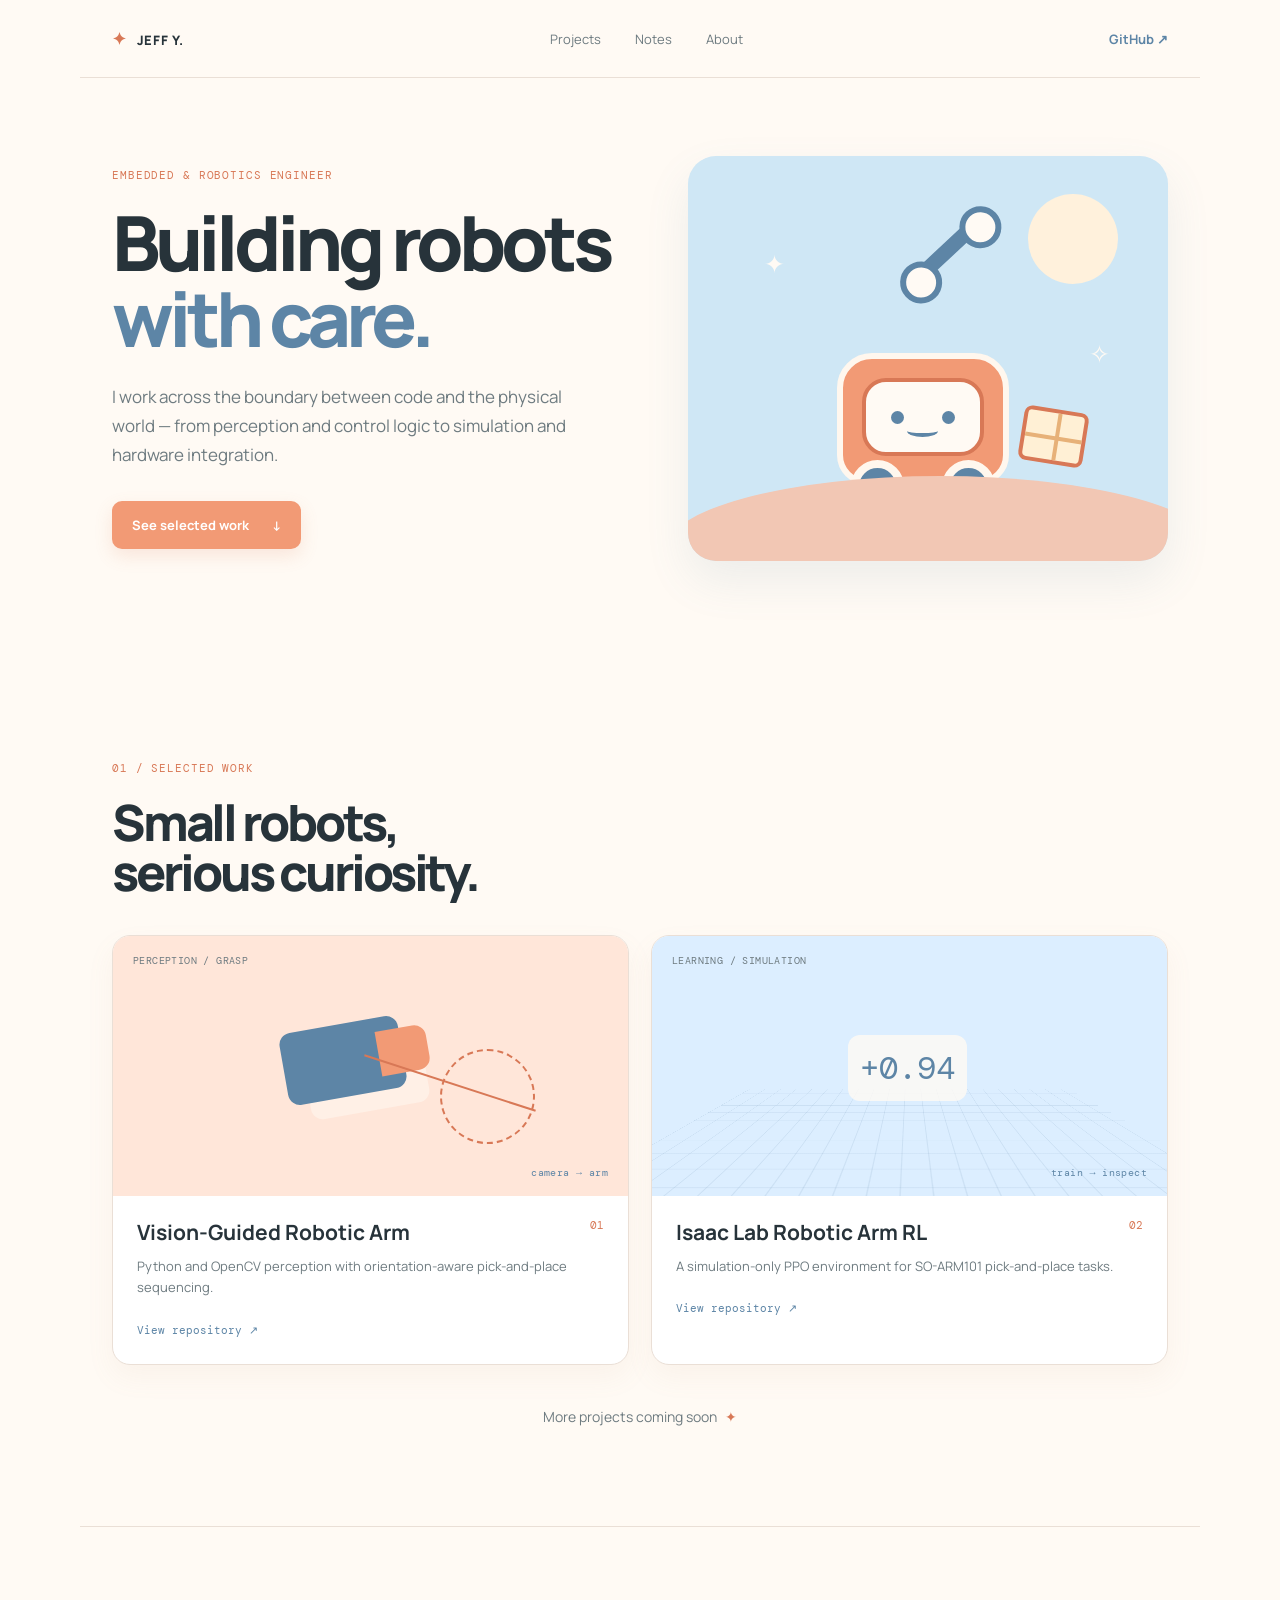
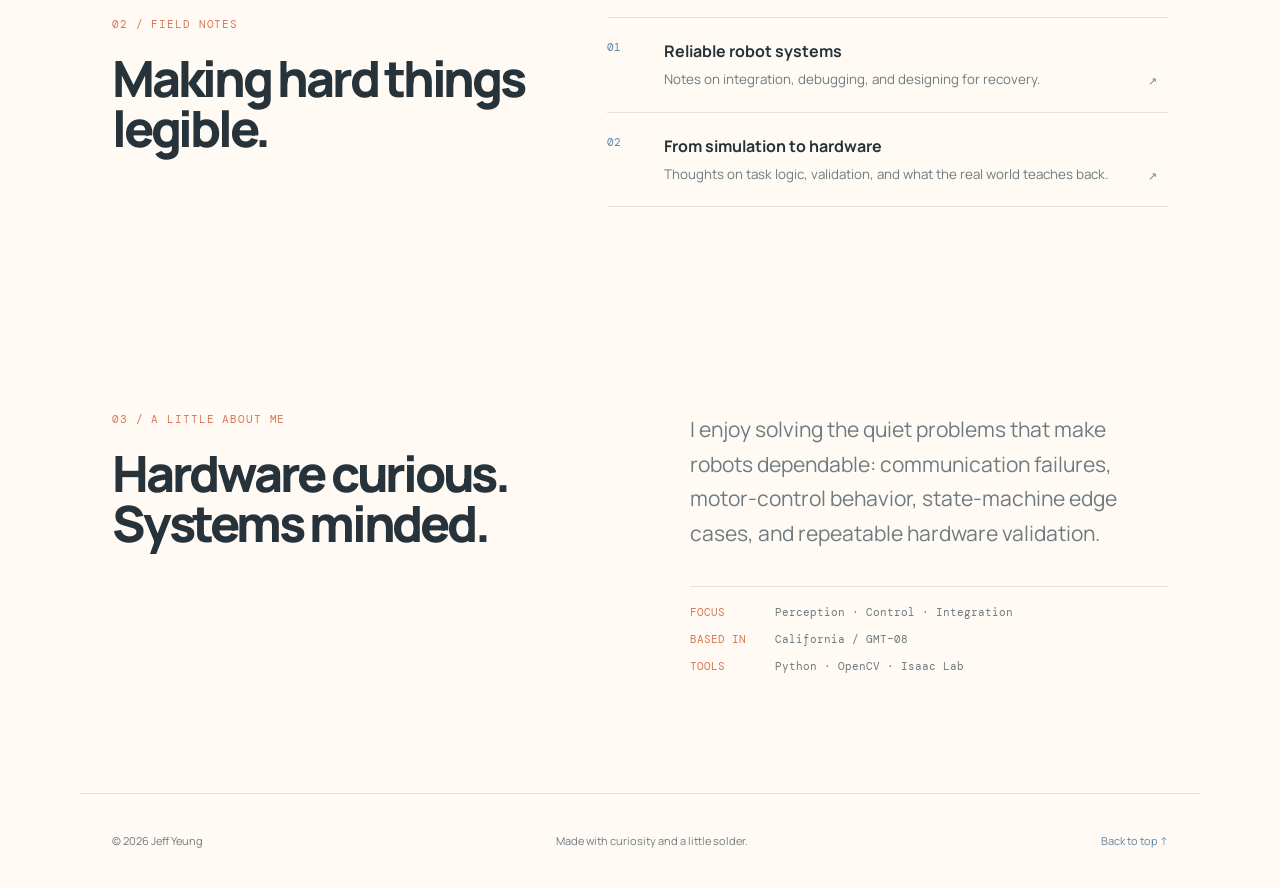
==== index.html @ b4ebb4b6 "Redesign portfolio for GitHub Pages" ====
<!doctype html>
<html lang="en">
<head>
  <meta charset="utf-8"><meta name="viewport" content="width=device-width, initial-scale=1">
  <title>Jeff Yeung — Embedded & Robotics Engineer</title>
  <meta name="description" content="Jeff Yeung builds dependable robot systems from perception and control logic through simulation.">
  <link rel="preconnect" href="https://fonts.googleapis.com"><link rel="preconnect" href="https://fonts.gstatic.com" crossorigin>
  <link href="https://fonts.googleapis.com/css2?family=DM+Mono:wght@400;500&family=Manrope:wght@400;600;700;800&display=swap" rel="stylesheet"><link rel="stylesheet" href="style.css">
</head>
<body>
  <header class="nav"><a class="brand" href="#top"><span>✦</span> JEFF Y.</a><nav><a href="#projects">Projects</a><a href="#notes">Notes</a><a href="#about">About</a></nav><a class="nav-cta" href="https://github.com/Jeffaaay">GitHub ↗</a></header>
  <main id="top">
    <section class="hero wrap"><div class="hero-copy"><p class="eyebrow">EMBEDDED & ROBOTICS ENGINEER</p><h1>Building robots<br><em>with care.</em></h1><p class="intro">I work across the boundary between code and the physical world — from perception and control logic to simulation and hardware integration.</p><a class="button" href="#projects">See selected work <span>↓</span></a></div><div class="hero-art" aria-label="A friendly robot illustration"><div class="sun"></div><div class="spark s1">✦</div><div class="spark s2">✧</div><div class="robot-arm"><i></i><b></b><strong></strong></div><div class="robot"><div class="face"><span></span><span></span><small></small></div><div class="wheel w1"></div><div class="wheel w2"></div></div><div class="package"><span></span><b></b></div><div class="ground"></div></div></section>
    <section id="projects" class="section wrap"><div class="section-title"><p class="eyebrow">01 / SELECTED WORK</p><h2>Small robots,<br>serious curiosity.</h2></div><div class="projects"><a class="card vision" href="https://github.com/Jeffaaay/STM32-Vision-Guided-Robotic-Arm-"><div class="card-visual"><span class="label">PERCEPTION / GRASP</span><div class="camera"></div><div class="target"></div><div class="beam"></div><span class="visual-note">camera → arm</span></div><div class="card-body"><span class="number">01</span><h3>Vision-Guided Robotic Arm</h3><p>Python and OpenCV perception with orientation-aware pick-and-place sequencing.</p><span class="link">View repository ↗</span></div></a><a class="card rl" href="https://github.com/Jeffaaay/isaac-lab-robotic-arm-rl"><div class="card-visual"><span class="label">LEARNING / SIMULATION</span><div class="sim-grid"></div><div class="reward">+0.94</div><span class="visual-note">train → inspect</span></div><div class="card-body"><span class="number">02</span><h3>Isaac Lab Robotic Arm RL</h3><p>A simulation-only PPO environment for SO-ARM101 pick-and-place tasks.</p><span class="link">View repository ↗</span></div></a></div><p class="coming">More projects coming soon <span>✦</span></p></section>
    <section id="notes" class="notes section wrap"><div class="section-title"><p class="eyebrow">02 / FIELD NOTES</p><h2>Making hard things<br>legible.</h2></div><div class="note-list"><a href="https://github.com/Jeffaaay"><span>01</span><b>Reliable robot systems</b><small>Notes on integration, debugging, and designing for recovery.</small><i>↗</i></a><a href="https://github.com/Jeffaaay"><span>02</span><b>From simulation to hardware</b><small>Thoughts on task logic, validation, and what the real world teaches back.</small><i>↗</i></a></div></section>
    <section id="about" class="about wrap"><div><p class="eyebrow">03 / A LITTLE ABOUT ME</p><h2>Hardware curious.<br>Systems minded.</h2></div><div><p>I enjoy solving the quiet problems that make robots dependable: communication failures, motor-control behavior, state-machine edge cases, and repeatable hardware validation.</p><div class="facts"><span><b>FOCUS</b>Perception · Control · Integration</span><span><b>BASED IN</b>California / GMT−08</span><span><b>TOOLS</b>Python · OpenCV · Isaac Lab</span></div></div></section>
  </main><footer class="footer wrap"><span>© 2026 Jeff Yeung</span><span>Made with curiosity and a little solder.</span><a href="#top">Back to top ↑</a></footer>
</body></html>
---- style.css ----
:root{--cream:#fffaf4;--ink:#27333a;--muted:#6e7b80;--peach:#f29a75;--peach-dark:#d87856;--blue:#cfe7f5;--blue-dark:#5d85a6;--line:#eadfd6;--white:#fff}*{box-sizing:border-box}html{scroll-behavior:smooth}body{margin:0;background:var(--cream);color:var(--ink);font-family:Manrope,sans-serif}a{color:inherit;text-decoration:none}.wrap{max-width:1120px;margin:auto;padding-left:32px;padding-right:32px}.nav{height:78px;max-width:1120px;margin:auto;padding:0 32px;display:flex;align-items:center;justify-content:space-between;border-bottom:1px solid var(--line);font-size:13px}.brand{font-weight:800;letter-spacing:.06em}.brand span{color:var(--peach-dark);font-size:17px;margin-right:6px}.nav nav{display:flex;gap:34px;color:var(--muted)}.nav nav a:hover,.nav-cta:hover{color:var(--peach-dark)}.nav-cta{color:var(--blue-dark);font-weight:700}.hero{display:grid;grid-template-columns:1fr .95fr;align-items:center;gap:70px;padding-top:78px;padding-bottom:110px}.eyebrow{font:11px 'DM Mono',monospace;letter-spacing:.08em;color:var(--peach-dark);margin:0 0 22px}.hero h1,h2{font-size:clamp(48px,6vw,76px);line-height:1;letter-spacing:-.065em;margin:0;font-weight:800}.hero h1 em{font-style:normal;color:var(--blue-dark)}.intro{max-width:490px;font-size:17px;line-height:1.7;color:var(--muted);margin:27px 0 31px}.button{display:inline-block;background:var(--peach);color:#fff;padding:15px 20px;border-radius:10px;font-size:13px;font-weight:700;box-shadow:0 7px 18px #d8785628}.button:hover{background:var(--peach-dark);transform:translateY(-2px)}.button span{margin-left:20px}.hero-art{height:405px;position:relative;overflow:hidden;background:var(--blue);border-radius:28px;box-shadow:0 20px 45px #5d85a61c}.sun{position:absolute;right:50px;top:38px;width:90px;height:90px;border-radius:50%;background:#fff1dc}.ground{position:absolute;bottom:-65px;left:-5%;width:115%;height:150px;background:#f2c7b4;border-radius:50%}.robot{position:absolute;left:31%;bottom:76px;width:172px;height:132px;background:var(--peach);border-radius:35px 35px 30px 30px;border:6px solid #fff7ee}.face{position:absolute;left:19px;right:19px;top:19px;height:78px;background:#fffaf4;border-radius:24px;border:4px solid var(--peach-dark);display:flex;justify-content:center;align-items:center;gap:38px}.face span{width:13px;height:13px;border-radius:50%;background:var(--blue-dark)}.face small{position:absolute;bottom:15px;width:31px;height:12px;border-bottom:4px solid var(--blue-dark);border-radius:50%}.wheel{position:absolute;bottom:-34px;width:53px;height:53px;background:var(--blue-dark);border:8px solid #fff7ee;border-radius:50%}.w1{left:8px}.w2{right:8px}.robot-arm{position:absolute;z-index:2;left:47%;top:119px;width:95px;height:15px;background:var(--blue-dark);border-radius:8px;transform:rotate(-43deg);transform-origin:left center}.robot-arm:before,.robot-arm:after{content:'';position:absolute;width:30px;height:30px;border-radius:50%;background:#fffaf4;border:6px solid var(--blue-dark);top:-8px}.robot-arm:before{left:-15px}.robot-arm:after{right:-13px}.package{position:absolute;right:17%;bottom:97px;width:65px;height:55px;background:#fff0d5;border:4px solid var(--peach-dark);border-radius:8px;z-index:1;transform:rotate(9deg)}.package span,.package b{position:absolute;background:#e7b178}.package span{width:4px;height:100%;left:30px}.package b{height:4px;width:100%;top:23px}.spark{position:absolute;color:#fffaf4;font-size:25px}.s1{top:90px;left:16%}.s2{right:12%;top:180px}.section{padding-top:90px;padding-bottom:100px}.section-title{margin-bottom:38px}.section h2,.about h2{font-size:50px}.projects{display:grid;grid-template-columns:1fr 1fr;gap:22px}.card{background:var(--white);border:1px solid var(--line);border-radius:18px;overflow:hidden;box-shadow:0 12px 28px #b5876b12;transition:transform .2s,box-shadow .2s}.card:hover{transform:translateY(-5px);box-shadow:0 18px 34px #b5876b20}.card-visual{height:260px;position:relative;overflow:hidden}.vision .card-visual{background:#ffe6d9}.rl .card-visual{background:#dceeff}.label,.visual-note{position:absolute;font:10px 'DM Mono',monospace;letter-spacing:.04em;color:var(--muted)}.label{top:18px;left:20px}.visual-note{right:20px;bottom:17px;color:var(--blue-dark)}.camera{position:absolute;left:33%;top:34%;width:120px;height:73px;background:var(--blue-dark);border-radius:12px;transform:rotate(-10deg);box-shadow:20px 18px 0 #fffaf477}.camera:after{content:'';position:absolute;right:-26px;top:14px;width:50px;height:45px;background:var(--peach);border-radius:0 12px 12px 0}.target{position:absolute;right:18%;bottom:20%;width:95px;height:95px;border:2px dashed var(--peach-dark);border-radius:50%}.beam{position:absolute;left:48%;top:56%;width:180px;border-top:2px solid var(--peach-dark);transform:rotate(18deg)}.sim-grid{position:absolute;inset:0;background-image:linear-gradient(#5d85a622 1px,transparent 1px),linear-gradient(90deg,#5d85a622 1px,transparent 1px);background-size:25px 25px;transform:perspective(220px) rotateX(48deg) scale(1.35);transform-origin:center bottom}.reward{position:absolute;top:38%;left:38%;font:32px 'DM Mono',monospace;color:var(--blue-dark);background:#fffaf4cc;padding:12px;border-radius:12px}.card-body{padding:22px 24px 25px;position:relative}.number{float:right;font:11px 'DM Mono',monospace;color:var(--peach-dark)}.card h3{font-size:21px;margin:0 0 10px}.card p{font-size:13px;color:var(--muted);line-height:1.65;margin:0 0 18px}.link{font:11px 'DM Mono',monospace;color:var(--blue-dark)}.coming{text-align:center;color:var(--muted);font-size:14px;margin:42px 0 0}.coming span{color:var(--peach-dark);margin-left:5px}.notes{border-top:1px solid var(--line);display:grid;grid-template-columns:.85fr 1.15fr;gap:80px}.notes .section-title{margin:0}.note-list{border-top:1px solid var(--line)}.note-list a{display:grid;grid-template-columns:45px 1fr 20px;gap:12px;padding:22px 0;border-bottom:1px solid var(--line);align-items:start}.note-list a:hover b,.note-list a:hover i{color:var(--peach-dark)}.note-list span,.note-list i{font:11px 'DM Mono',monospace;color:var(--blue-dark);font-style:normal}.note-list b{font-size:16px}.note-list small{grid-column:2;color:var(--muted);line-height:1.55;margin-top:-5px}.about{display:grid;grid-template-columns:1fr 1fr;gap:100px;padding-top:105px;padding-bottom:120px}.about>div:nth-child(2)>p{font-size:21px;line-height:1.65;color:var(--muted);margin:0 0 35px}.facts{border-top:1px solid var(--line);padding-top:18px;display:grid;gap:13px;font:11px 'DM Mono',monospace;color:var(--muted)}.facts span{display:grid;grid-template-columns:85px 1fr}.facts b{color:var(--peach-dark);font-weight:400}.footer{height:95px;border-top:1px solid var(--line);display:flex;align-items:center;justify-content:space-between;color:var(--muted);font-size:11px}.footer a{color:var(--blue-dark)}@media(max-width:760px){.wrap,.nav{padding-left:20px;padding-right:20px}.nav nav{display:none}.hero{display:block;padding-top:65px}.hero-art{height:340px;margin-top:58px}.projects,.notes,.about{grid-template-columns:1fr;gap:45px}.section h2,.about h2{font-size:42px}.notes{display:block}.notes .note-list{margin-top:38px}.about{padding-top:80px}.footer{height:auto;padding-top:24px;padding-bottom:24px;gap:15px;flex-wrap:wrap}.footer span:nth-child(2){display:none}}
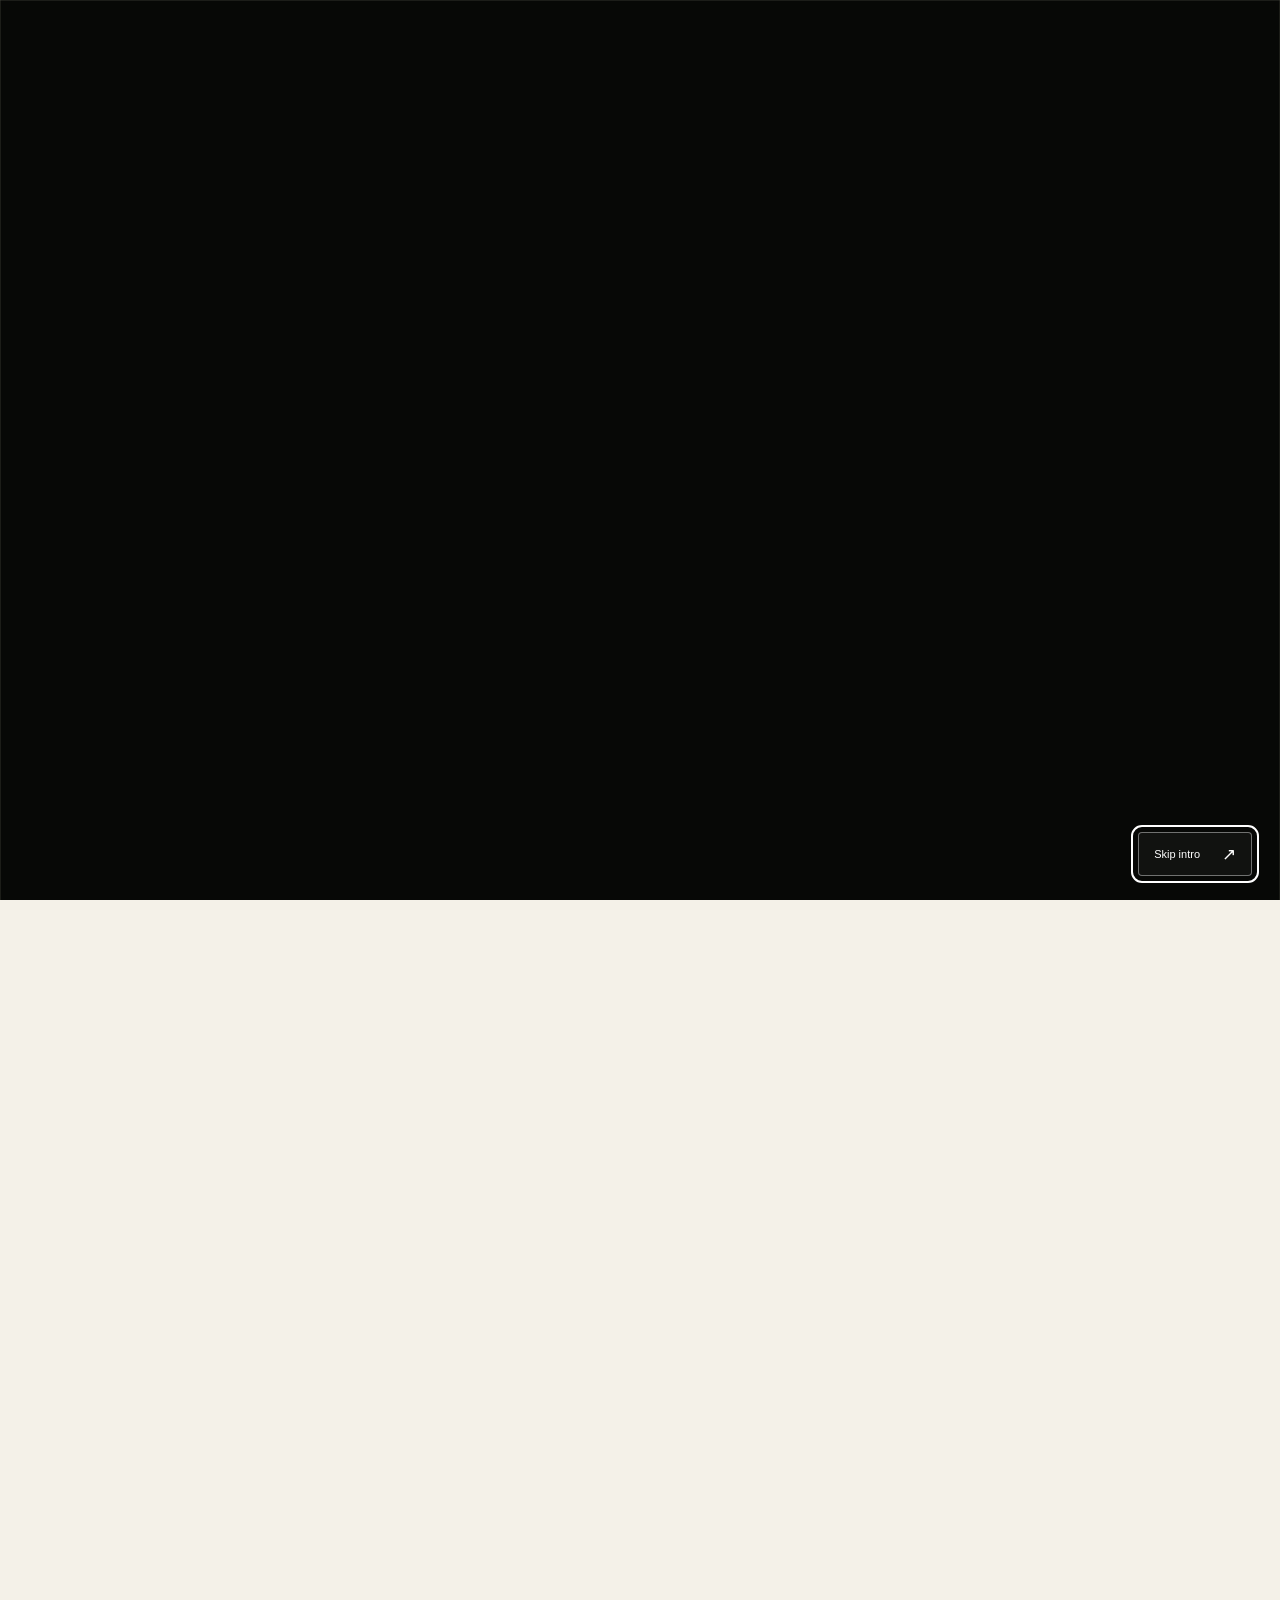
==== commit 0105be4b: "Publish interactive portfolio" ====
--- a/index.html
+++ b/index.html
@@ -1,18 +1,15 @@
 <!doctype html>
 <html lang="en">
-<head>
-  <meta charset="utf-8"><meta name="viewport" content="width=device-width, initial-scale=1">
-  <title>Jeff Yeung — Embedded & Robotics Engineer</title>
-  <meta name="description" content="Jeff Yeung builds dependable robot systems from perception and control logic through simulation.">
-  <link rel="preconnect" href="https://fonts.googleapis.com"><link rel="preconnect" href="https://fonts.gstatic.com" crossorigin>
-  <link href="https://fonts.googleapis.com/css2?family=DM+Mono:wght@400;500&family=Manrope:wght@400;600;700;800&display=swap" rel="stylesheet"><link rel="stylesheet" href="style.css">
-</head>
-<body>
-  <header class="nav"><a class="brand" href="#top"><span>✦</span> JEFF Y.</a><nav><a href="#projects">Projects</a><a href="#notes">Notes</a><a href="#about">About</a></nav><a class="nav-cta" href="https://github.com/Jeffaaay">GitHub ↗</a></header>
-  <main id="top">
-    <section class="hero wrap"><div class="hero-copy"><p class="eyebrow">EMBEDDED & ROBOTICS ENGINEER</p><h1>Building robots<br><em>with care.</em></h1><p class="intro">I work across the boundary between code and the physical world — from perception and control logic to simulation and hardware integration.</p><a class="button" href="#projects">See selected work <span>↓</span></a></div><div class="hero-art" aria-label="A friendly robot illustration"><div class="sun"></div><div class="spark s1">✦</div><div class="spark s2">✧</div><div class="robot-arm"><i></i><b></b><strong></strong></div><div class="robot"><div class="face"><span></span><span></span><small></small></div><div class="wheel w1"></div><div class="wheel w2"></div></div><div class="package"><span></span><b></b></div><div class="ground"></div></div></section>
-    <section id="projects" class="section wrap"><div class="section-title"><p class="eyebrow">01 / SELECTED WORK</p><h2>Small robots,<br>serious curiosity.</h2></div><div class="projects"><a class="card vision" href="https://github.com/Jeffaaay/STM32-Vision-Guided-Robotic-Arm-"><div class="card-visual"><span class="label">PERCEPTION / GRASP</span><div class="camera"></div><div class="target"></div><div class="beam"></div><span class="visual-note">camera → arm</span></div><div class="card-body"><span class="number">01</span><h3>Vision-Guided Robotic Arm</h3><p>Python and OpenCV perception with orientation-aware pick-and-place sequencing.</p><span class="link">View repository ↗</span></div></a><a class="card rl" href="https://github.com/Jeffaaay/isaac-lab-robotic-arm-rl"><div class="card-visual"><span class="label">LEARNING / SIMULATION</span><div class="sim-grid"></div><div class="reward">+0.94</div><span class="visual-note">train → inspect</span></div><div class="card-body"><span class="number">02</span><h3>Isaac Lab Robotic Arm RL</h3><p>A simulation-only PPO environment for SO-ARM101 pick-and-place tasks.</p><span class="link">View repository ↗</span></div></a></div><p class="coming">More projects coming soon <span>✦</span></p></section>
-    <section id="notes" class="notes section wrap"><div class="section-title"><p class="eyebrow">02 / FIELD NOTES</p><h2>Making hard things<br>legible.</h2></div><div class="note-list"><a href="https://github.com/Jeffaaay"><span>01</span><b>Reliable robot systems</b><small>Notes on integration, debugging, and designing for recovery.</small><i>↗</i></a><a href="https://github.com/Jeffaaay"><span>02</span><b>From simulation to hardware</b><small>Thoughts on task logic, validation, and what the real world teaches back.</small><i>↗</i></a></div></section>
-    <section id="about" class="about wrap"><div><p class="eyebrow">03 / A LITTLE ABOUT ME</p><h2>Hardware curious.<br>Systems minded.</h2></div><div><p>I enjoy solving the quiet problems that make robots dependable: communication failures, motor-control behavior, state-machine edge cases, and repeatable hardware validation.</p><div class="facts"><span><b>FOCUS</b>Perception · Control · Integration</span><span><b>BASED IN</b>California / GMT−08</span><span><b>TOOLS</b>Python · OpenCV · Isaac Lab</span></div></div></section>
-  </main><footer class="footer wrap"><span>© 2026 Jeff Yeung</span><span>Made with curiosity and a little solder.</span><a href="#top">Back to top ↑</a></footer>
-</body></html>
+  <head>
+    <meta charset="UTF-8" />
+    <meta name="viewport" content="width=device-width, initial-scale=1.0" />
+    <meta name="theme-color" content="#f4f2ed" />
+    <meta name="description" content="Robotics field notes. An interactive portfolio exploring autonomous robots, manipulation, and engineering experiments." />
+    <title>Robotics — Field Notes</title>
+    <script type="module" crossorigin src="/assets/index-7vSEjYtS.js"></script>
+    <link rel="stylesheet" crossorigin href="/assets/index-B-Tih98k.css">
+  </head>
+  <body>
+    <div id="root"></div>
+  </body>
+</html>
--- a/assets/index-B-Tih98k.css
+++ b/assets/index-B-Tih98k.css
@@ -0,0 +1 @@
+.portfolio-nav,.intro{--intro-paper:#111210;--intro-ink:#f3f0e7;--intro-rule:#45463f;color:var(--intro-ink);font-family:var(--portfolio-display-font,Georgia,"Times New Roman",serif)}.portfolio-nav *,.intro *,.intro *:before,.intro *:after{box-sizing:border-box}.portfolio-nav{position:relative;width:min(100% - 112px,790px);min-height:62px;margin:24px auto 0;padding:8px 10px;display:flex;align-items:center;justify-content:space-between;gap:26px;border:1px solid #4e5145;background:#1a1c17;box-shadow:0 5px 20px #0002}.portfolio-nav a{color:inherit;text-decoration:none}.portfolio-nav__home{display:inline-flex;align-items:center;justify-content:center;gap:9px;min-height:44px;min-width:44px;padding:0 9px;font-size:17px;white-space:nowrap}.portfolio-nav__home svg{width:18px;height:18px;stroke:currentColor;stroke-width:1.25;stroke-linejoin:round;flex-shrink:0}.portfolio-nav__links{display:flex;align-items:center;justify-content:center;gap:26px;font-size:17px;margin-inline:auto}.portfolio-nav__links a{display:inline-flex;align-items:center;justify-content:center;min-height:44px;min-width:44px;position:relative;white-space:nowrap}.portfolio-nav__links a:after{content:"";position:absolute;left:0;right:0;bottom:7px;height:1px;background:currentColor;transform:scaleX(0);transform-origin:left;transition:transform .18s}.portfolio-nav__links a:hover:after,.portfolio-nav__links a[aria-current=page]:after{transform:scaleX(1)}.portfolio-nav .portfolio-nav__contact{display:inline-flex;align-items:center;justify-content:center;gap:15px;min-height:44px;min-width:44px;padding:0 18px;border:1px solid #eeeade;background:#e8e8db;color:#191c16;font-size:16px;white-space:nowrap;transition:background-color .18s ease,color .18s ease}.portfolio-nav__contact span{font:15px Arial,Helvetica,sans-serif}.portfolio-nav .portfolio-nav__contact:hover{background:#fffdf3;color:#000}.portfolio-nav__home:hover{color:#fffdf3}.portfolio-nav a[aria-disabled=true]{opacity:.5;cursor:wait}.portfolio-nav a:focus-visible{outline:2px solid var(--intro-ink);outline-offset:3px}.intro{position:relative;isolation:isolate;min-height:calc(100svh - 86px);display:flex;align-items:center;justify-content:center;padding:24px 56px;background:var(--intro-paper);transition:opacity .32s ease,transform .32s ease}.intro--leaving{opacity:0;transform:translateY(-10px);pointer-events:none}.intro-content{width:min(100%,1320px);margin-inline:auto}.intro-question{max-width:900px;margin:0 auto 28px;text-align:center;font-size:clamp(32px,3.15vw,46px);font-weight:400;line-height:1.16;letter-spacing:-.025em;text-wrap:balance}.portfolio-shell .intro-question:focus-visible{outline:none}.intro-paths{width:100%;display:grid;grid-template-columns:repeat(3,minmax(0,1fr));gap:28px;margin:0;perspective:1400px}.intro-card{--card-index:0;--card-tilt:-2deg;position:relative;min-width:0;appearance:none;border:1px solid #56584c;border-radius:0;padding:24px 18px 32px;text-align:center;display:flex;flex-direction:column;align-items:center;background:#121310;color:var(--intro-ink);font-family:inherit;cursor:pointer;transform-origin:50% 85%;transition:transform .44s cubic-bezier(.2,.75,.2,1),border-color .3s ease,box-shadow .44s ease,filter .3s ease,opacity .3s ease}.intro-card:nth-child(2){--card-index:1;--card-tilt:1deg}.intro-card:nth-child(3){--card-index:2;--card-tilt:2deg}.intro-card:before{content:"";position:absolute;inset:-1px;border:1px solid #d8d8c7;pointer-events:none;opacity:.22;transition:opacity .3s ease}.intro-card:after{content:"";position:absolute;inset:7px;pointer-events:none;background:linear-gradient(currentColor,currentColor) left top/10px 1px no-repeat,linear-gradient(currentColor,currentColor) left top/1px 10px no-repeat,linear-gradient(currentColor,currentColor) right top/10px 1px no-repeat,linear-gradient(currentColor,currentColor) right top/1px 10px no-repeat,linear-gradient(currentColor,currentColor) left bottom/10px 1px no-repeat,linear-gradient(currentColor,currentColor) left bottom/1px 10px no-repeat,linear-gradient(currentColor,currentColor) right bottom/10px 1px no-repeat,linear-gradient(currentColor,currentColor) right bottom/1px 10px no-repeat;opacity:.22;transition:opacity .3s ease,inset .3s ease}.intro-card:focus-visible{outline:2px solid var(--intro-ink);outline-offset:6px}.intro-card:disabled{cursor:wait}.intro-card-kicker{display:block;min-height:18px;margin:0 0 12px;color:#adafa1;font:10px/1.8 Yu Gothic,Hiragino Kaku Gothic ProN,Meiryo,sans-serif;letter-spacing:.14em;white-space:nowrap}.intro-card-art{display:block;aspect-ratio:524/516;width:100%;min-width:0;margin:0 0 20px;flex-shrink:0}.intro-art-viewport{display:block;width:100%;height:100%;overflow:hidden;-webkit-mask-image:linear-gradient(to bottom,transparent,#000 2%,#000 98%,transparent);mask-image:linear-gradient(to bottom,transparent,#000 2%,#000 98%,transparent);transform-origin:50% 65%;transition:transform .65s cubic-bezier(.2,.75,.2,1),filter .4s ease}.intro-card-name{position:relative;display:flex;align-items:center;justify-content:center;font-size:clamp(34px,3.45vw,50px);font-weight:400;line-height:1.12;letter-spacing:-.035em;white-space:nowrap;transition:color .3s ease,transform .4s ease}.intro-card-name:after{content:"";position:absolute;left:50%;bottom:-10px;width:26px;height:1px;background:#9d9f8f;transform:translate(-50%);transition:width .4s cubic-bezier(.2,.75,.2,1),background-color .3s ease}.intro-card-description{display:block;width:min(100% - 20px,270px);min-height:3.1em;margin:25px auto 0;color:#b2b4a7;font:13px/1.55 Arial,Helvetica,sans-serif;text-wrap:pretty}.intro-footer{display:flex;align-items:center;justify-content:center;margin:22px 0 0;padding:0}.intro-motion-word{display:inline-block;overflow:hidden;vertical-align:bottom;padding:.12em .06em .19em;margin:-.12em -.06em -.19em;white-space:nowrap}.intro-motion-letter{display:inline-block;transform-origin:50% 100%}.intro-replay{appearance:none;display:inline-flex;align-items:center;justify-content:center;width:44px;height:44px;min-height:44px;min-width:44px;background:none;border:0;padding:12px;color:#929487;cursor:pointer}.intro-replay svg{display:block;width:20px;height:20px;stroke:currentColor;stroke-width:1.3;stroke-linecap:round;stroke-linejoin:round}.intro-replay:hover{color:var(--intro-ink)}.intro-replay:focus-visible{outline:2px solid var(--intro-ink);outline-offset:3px}.intro--entrance .intro-question .intro-motion-letter{animation:intro-letter-rise .55s calc(6.79s + var(--letter-index)*18ms) cubic-bezier(.16,1,.3,1) backwards}.intro--entrance .intro-card{animation:intro-card-arrive .9s calc(6.83s + var(--card-index)*.12s) cubic-bezier(.16,1,.3,1) backwards}.intro--entrance .intro-card:before{animation:intro-frame-arrive 1s calc(6.89s + var(--card-index)*.13s) cubic-bezier(.2,.75,.2,1) backwards}.intro--entrance .intro-card-kicker{animation:intro-detail-arrive .58s calc(7.1s + var(--card-index)*.13s) backwards}.intro--entrance .intro-card-art{animation:intro-art-arrive .86s calc(6.93s + var(--card-index)*.15s) cubic-bezier(.2,.75,.15,1) backwards}.intro--entrance .intro-card-name .intro-motion-letter{animation:intro-letter-rise .55s calc(7.18s + var(--card-index)*.15s + var(--letter-index)*18ms) cubic-bezier(.16,1,.3,1) backwards}.intro--entrance .intro-card-description{animation:intro-detail-arrive .56s calc(7.49s + var(--card-index)*.11s) backwards}.intro--entrance .intro-footer{animation:intro-detail-arrive .44s 7.83s backwards}.portfolio-nav[data-entrance-animate=true]{animation:intro-nav-arrive .58s 7.72s cubic-bezier(.16,1,.3,1) both}.portfolio-nav[data-entrance-animate=true] a[aria-disabled=true]{opacity:1}.intro-sequence,.intro-sequence *,.intro-sequence *:before,.intro-sequence *:after{box-sizing:border-box}.intro-sequence{position:fixed;inset:0;z-index:1000;color:#f7f5ef;color-scheme:dark;font-family:Arial,Helvetica,sans-serif;touch-action:none;overscroll-behavior:contain;isolation:isolate}.intro-sequence__curtain{position:absolute;inset:0;display:block;width:100%;height:100%;overflow:hidden;fill:#070806;pointer-events:none}.intro-sequence__curtain path{stroke:#66695a;stroke-opacity:.45;stroke-width:1;vector-effect:non-scaling-stroke}.intro-sequence__center{position:absolute;inset:0;display:grid;place-items:center;pointer-events:none}.intro-sequence__copy{width:max-content;max-width:calc(100vw - 32px);text-align:center;animation:intro-words-away .38s 6.01s cubic-bezier(.4,0,.7,1) both}.intro-sequence__words{display:flex;justify-content:center;margin:0;padding:16px;font-family:Yu Gothic,Hiragino Kaku Gothic ProN,Meiryo,sans-serif;font-size:clamp(28px,3vw,44px);line-height:1.35;letter-spacing:-.035em;font-weight:500;text-align:center;white-space:nowrap}.intro-sequence__words .intro-motion-word{overflow:visible}.intro-sequence__words .intro-motion-letter{animation:intro-opening-letter .68s calc(.18s + var(--letter-index)*28ms) cubic-bezier(.16,1,.3,1) backwards}.intro-sequence__translation{margin:9px 12px 0;color:#bdc0b6;font-family:Microsoft YaHei,PingFang SC,Arial,sans-serif;font-size:14px;line-height:1.6;letter-spacing:.015em;animation:intro-translation-arrive .5s 1s ease backwards}.intro-sequence__skip{position:absolute;right:max(28px,env(safe-area-inset-right));bottom:max(24px,env(safe-area-inset-bottom));display:flex;align-items:center;gap:22px;min-height:44px;padding:10px 15px;border:1px solid #ffffff66;border-radius:4px;color:#fff;background:#111210;font:11px Arial,Helvetica,sans-serif;cursor:pointer}.intro-sequence__skip span{font-size:17px}.intro-sequence__skip:hover{border-color:#fff}.intro-sequence__skip:focus-visible{outline:2px solid #fff;outline-offset:5px}@keyframes intro-opening-letter{0%{opacity:0;filter:blur(9px);transform:translate3d(0,.95em,0) rotate(8deg) scaleY(.82)}to{opacity:1;filter:blur(0);transform:none}}@keyframes intro-words-away{0%{opacity:1;transform:translateY(0);filter:blur(0)}to{opacity:0;transform:translateY(-34px);filter:blur(5px)}}@keyframes intro-translation-arrive{0%{opacity:0;transform:translateY(8px)}to{opacity:1;transform:none}}@keyframes intro-letter-rise{0%{opacity:0;filter:blur(5px);transform:translate3d(0,112%,0) rotate(5deg)}to{opacity:1;filter:blur(0);transform:none}}@keyframes intro-card-arrive{0%{opacity:0;transform:translate3d(0,96px,-80px) rotateX(13deg) rotate(var(--card-tilt)) scale(.95)}to{opacity:1;transform:none}}@keyframes intro-frame-arrive{0%{opacity:0;clip-path:inset(100% 0 0)}60%{opacity:.8}to{opacity:.22;clip-path:inset(0)}}@keyframes intro-art-arrive{0%{opacity:0;filter:blur(5px);clip-path:inset(0 0 100% 0);transform:translateY(24px) scale(1.09)}to{opacity:1;filter:blur(0);clip-path:inset(-10% -10% -10% -10%);transform:none}}@keyframes intro-detail-arrive{0%{opacity:0;transform:translateY(12px)}to{opacity:1;transform:none}}@keyframes intro-nav-arrive{0%{opacity:0;transform:translateY(-18px)}to{opacity:1;transform:none}}@media(hover:hover)and (pointer:fine){.intro[data-entrance=ready] .intro-card:not(:disabled):is(:hover,:focus-visible){transform:translateY(-8px) rotateX(1deg);border-color:#b5b8a5;box-shadow:0 22px 40px #0004}.intro[data-entrance=ready] .intro-card:not(:disabled):is(:hover,:focus-visible):before{opacity:.85}.intro[data-entrance=ready] .intro-card:not(:disabled):is(:hover,:focus-visible):after{opacity:.55;inset:9px}.intro[data-entrance=ready] .intro-card:not(:disabled):is(:hover,:focus-visible) .intro-art-viewport{transform:scale(1.025);filter:brightness(1.07)}.intro[data-entrance=ready] .intro-card:not(:disabled):is(:hover,:focus-visible) .intro-card-name{color:#fffdf5;transform:translateY(-2px)}.intro[data-entrance=ready] .intro-card:not(:disabled):is(:hover,:focus-visible) .intro-card-name:after{width:54px;background:#d1d3c1}.intro[data-entrance=ready] .intro-paths:has(.intro-card:is(:hover,:focus-visible)) .intro-card:not(:hover):not(:focus-visible){opacity:.7;filter:grayscale(.45) blur(.35px)}}@media(min-width:1600px){.intro{padding-top:36px}.intro-footer{margin-top:30px}}@media(max-width:1100px){.portfolio-nav{width:min(100% - 64px,790px);gap:20px}.portfolio-nav__links{gap:22px}.intro{padding:32px 32px 28px}.intro-paths{gap:20px}.intro-card{padding:23px 12px 28px}.intro-card-kicker{font-size:9px;letter-spacing:.07em}.intro-card-art{margin-bottom:20px}.intro-card-name{font-size:36px}.intro-card-description{width:calc(100% - 12px);font-size:12px;min-height:4.65em}.intro-footer{margin-top:30px}}@media(max-width:760px){.portfolio-nav{width:min(100% - 48px,460px);min-height:0;display:grid;grid-template-columns:1fr auto;gap:4px 12px;margin-top:16px;padding:8px}.portfolio-nav__home{justify-self:start;font-size:17px}.portfolio-nav__links{grid-column:1/-1;grid-row:2;width:100%;display:flex;gap:4px;font-size:17px;margin:0;border-top:1px solid #45483c;padding-top:4px}.portfolio-nav__links a{flex:1}.portfolio-nav .portfolio-nav__contact{grid-column:2;grid-row:1;padding:0 15px;font-size:16px}.intro{display:block;min-height:0;padding:34px 24px 32px}.intro-question{max-width:460px;margin-bottom:28px;font-size:36px;line-height:1.13}.intro-paths{grid-template-columns:1fr;gap:28px;max-width:460px;margin-inline:auto;perspective:none}.intro-card{padding:25px 16px 31px;display:flex;min-height:0}.intro-card-kicker{font-size:10px;letter-spacing:.12em;margin-bottom:12px}.intro-card-art{width:100%;margin:0 0 18px}.intro-card-name{font-size:40px;line-height:1.14}.intro-card-description{width:min(100% - 20px,270px);font-size:13px;min-height:0;margin-top:25px}.intro-footer{margin:26px auto 0}.intro-sequence__skip{right:20px;bottom:20px}.intro-sequence__words{flex-direction:column;align-items:center;gap:8px;font-size:28px}.intro-sequence__translation{font-size:13px}}@media(max-width:360px){.portfolio-nav{width:calc(100% - 40px);gap:4px 8px}.portfolio-nav__links{gap:2px;font-size:16px}.portfolio-nav__home{font-size:16px;padding-inline:5px}.portfolio-nav .portfolio-nav__contact{font-size:15px;padding-inline:12px;gap:12px}.intro{padding:30px 20px 28px}.intro-question{font-size:32px;margin-bottom:26px}.intro-paths{gap:24px}.intro-card{padding:24px 12px 29px}.intro-card-kicker{font-size:9px;letter-spacing:.08em}.intro-card-name{font-size:36px}.intro-card-description{width:calc(100% - 12px);font-size:12px}}@media(prefers-reduced-motion:reduce){.intro-sequence{display:none}.intro--entrance *,.intro--entrance *:before,.intro--entrance *:after,.intro--entrance .intro-motion-letter,.portfolio-nav[data-entrance-animate=true]{animation:none!important;opacity:1;transform:none;filter:none;clip-path:none}.intro,.intro-card,.intro-card:before,.intro-card:after,.intro-art-viewport,.intro-card-name,.intro-card-name:after,.portfolio-nav__links a:after,.portfolio-nav__contact{transition:none}.intro--leaving{transform:none}.intro[data-entrance=ready] .intro-paths .intro-card{filter:none!important;opacity:1!important;transform:none!important}.intro[data-entrance=ready] .intro-art-viewport,.intro[data-entrance=ready] .intro-card-name{transform:none!important;filter:none!important}}.room-intro.intro{--room-paper: #f7f1e7;--room-ink: #393b31;--room-muted: #777a68;display:block;padding:0;min-height:100svh;color:var(--room-ink);background:var(--room-paper);color-scheme:light;transition:opacity .26s ease}.room-intro--leaving{opacity:0;pointer-events:none}.room-intro .room-scroll-track{position:relative;width:100%}.room-intro .room-sticky-stage{position:sticky;top:0;width:100%;height:100svh;overflow:clip;background:radial-gradient(ellipse at 64% 45%,#fdf9f0,#f7f1e7 60%)}.room-intro .room-scroll-track--settled,.room-intro .room-scroll-track--settled .room-sticky-stage{height:min(84svh,860px)}.room-intro .room-stage-meta{position:absolute;z-index:2;left:4%;right:4%;top:34px;display:flex;justify-content:space-between;gap:20px;color:var(--room-muted);font:10px/1.6 Arial,Helvetica,sans-serif;letter-spacing:.12em;text-transform:uppercase;pointer-events:none}.room-intro .room-stage-visual{position:absolute;inset:8% 1% 7% 23%;min-width:0;min-height:0}.room-intro .room-canvas{width:100%;height:100%}.room-intro .room-canvas canvas{display:block;width:100%;height:100%}.room-intro .room-static-fallback{display:block;width:100%;height:100%;object-fit:contain;mix-blend-mode:multiply}.room-intro .room-story{position:absolute;z-index:2;top:22%;left:4%;width:min(28%,340px);pointer-events:none}.room-intro .room-story-beat{position:absolute;top:0;left:0;width:100%;will-change:opacity,transform}.room-intro .room-story h1,.room-intro .room-story-title{margin:0;font:400 clamp(38px,4vw,58px)/1.04 var(--portfolio-display-font, Georgia, serif);letter-spacing:-.045em}.portfolio-shell .room-intro h1:focus,.portfolio-shell .room-intro [data-home-entries-title]:focus{outline:none}.room-intro .room-story-number{margin:0 0 19px;color:#777966;font:10px/1.8 Arial,Helvetica,sans-serif;letter-spacing:.045em}.room-intro .room-stage-footer{position:absolute;z-index:2;bottom:38px;left:4%;right:4%;display:flex;align-items:center;justify-content:space-between;gap:20px;pointer-events:none}.room-intro .room-scroll-progress{position:relative;width:94px;height:2px;background:#d8d5c6;overflow:hidden}.room-intro .room-scroll-progress>span{display:block;width:100%;height:100%;background:#787e62;transform-origin:left}.room-intro .room-scroll-cue{display:flex;align-items:center;gap:16px;margin:0;padding-right:114px;color:#737862;font:11px/1.7 Arial,Helvetica,sans-serif;letter-spacing:.025em}.room-intro .room-scroll-cue>span{color:#515a43;font-size:20px}.room-intro .room-loading{position:absolute;inset:0;display:flex;align-items:center;justify-content:center;gap:12px;color:#858873;font:11px/1.8 Arial,Helvetica,sans-serif}.room-intro .room-loading>span{width:24px;height:1px;background:#aeb49b}.room-intro .room-entries{width:min(1320px,calc(100% - 112px));margin-inline:auto;padding:70px 0 78px}.room-intro .room-entries-header{text-align:center;margin-bottom:38px}.room-intro .room-entries-header>p{margin:0 0 14px;color:#7a7e6b;font:10px/1.7 Arial,Helvetica,sans-serif;letter-spacing:.1em;text-transform:uppercase}.room-intro .room-entries-header>h2{margin:0;font:400 clamp(32px,3.4vw,48px)/1.14 var(--portfolio-display-font, Georgia, serif);letter-spacing:-.025em;text-wrap:balance}.room-intro .intro-paths{max-width:none}.room-intro .intro-card{--intro-ink: #f3f0e7;border-color:#575b4c;color:var(--intro-ink);background:#121310}.room-intro .intro-card-art{aspect-ratio:1}.room-intro .room-entries[data-entry-reveal=pending] .intro-card{opacity:0;transform:translateY(20px);pointer-events:none}.room-intro .room-entries[data-entry-reveal=revealing] .intro-card{animation:room-entry-arrive .42s calc(var(--card-index) * 90ms) cubic-bezier(.2,.75,.2,1) both}@keyframes room-entry-arrive{0%{opacity:0;transform:translateY(20px)}to{opacity:1;transform:translateY(0)}}.room-intro .room-entries-footer{display:flex;justify-content:center;padding-top:35px}.room-intro .room-replay{display:inline-flex;align-items:center;justify-content:center;gap:10px;min-width:44px;min-height:44px;padding:8px 14px;border:0;background:transparent;color:#69725a;font:11px/1.7 Arial,Helvetica,sans-serif;cursor:pointer}.room-intro .room-replay svg{display:block;width:18px;height:18px;stroke:currentColor;stroke-width:1.4;stroke-linecap:round;stroke-linejoin:round}.room-intro .room-replay:disabled{color:#989d8c;cursor:default}.portfolio-shell .room-intro .room-replay:focus-visible{outline:2px solid #59694b;outline-offset:3px}.room-intro .room-sr-only{position:absolute;width:1px;height:1px;padding:0;margin:-1px;overflow:hidden;clip-path:inset(50%);white-space:nowrap;border:0}@media(max-width:1100px){.room-intro .room-story{top:19%;width:29%}.room-intro .room-story h1,.room-intro .room-story-title{font-size:43px}.room-intro .room-stage-visual{inset:12% -2% 8% 25%}.room-intro .room-entries{width:calc(100% - 64px)}}@media(max-width:760px){.room-intro .room-stage-meta{top:25px;left:24px;right:24px;font-size:8px;letter-spacing:.08em}.room-intro .room-stage-meta>span:last-child{display:none}.room-intro .room-story{top:72px;left:24px;width:calc(100% - 48px)}.room-intro .room-story h1,.room-intro .room-story-title{font-size:clamp(29px,8vw,42px);line-height:1.05}.room-intro .room-story h1 br,.room-intro .room-story-title br{display:none}.room-intro .room-story h1{max-width:320px}.room-intro .room-story-number{margin-bottom:10px;font-size:9px}.room-intro .room-stage-visual{inset:25% -3% 11%}.room-intro .room-stage-footer{left:24px;right:24px;bottom:30px}.room-intro .room-scroll-progress{width:48px}.room-intro .room-scroll-cue{gap:10px;font-size:10px;padding-right:98px}.room-intro .room-scroll-track--settled,.room-intro .room-scroll-track--settled .room-sticky-stage{height:78svh}.room-intro .room-entries{width:min(460px,calc(100% - 48px));padding:42px 0 86px}.room-intro .room-entries-header{margin-bottom:29px}.room-intro .room-entries-header>p{font-size:9px}.room-intro .room-entries-header>h2{font-size:34px}.room-intro .room-entries-footer{padding-top:26px}}@media(max-width:360px){.room-intro .room-stage-meta{left:20px;right:20px}.room-intro .room-story{left:20px;width:calc(100% - 40px)}.room-intro .room-stage-footer{left:20px;right:20px;bottom:34px;align-items:flex-start}.room-intro .room-scroll-cue{max-width:194px;gap:8px;padding-right:52px}.room-intro .room-entries{width:calc(100% - 40px)}.room-intro .room-entries-header>h2{font-size:31px}}@media(prefers-reduced-motion:reduce){.room-intro,.room-intro *{animation:none!important;transition:none!important}.room-intro .room-story-beat{transform:none!important}.room-intro .room-entries .intro-card{opacity:1!important;transform:none!important;pointer-events:auto}}.portfolio-page{--portfolio-ink: #f3f0e7;--portfolio-muted: #b8b7aa;--portfolio-rule: #45463f;width:min(1080px,calc(100% - 112px));margin-inline:auto;padding:clamp(52px,8vh,84px) 0 48px;color:var(--portfolio-ink)}.portfolio-page-header{margin-bottom:clamp(40px,6vh,64px)}.portfolio-kicker{margin:0;color:var(--portfolio-muted);font:11px/1.6 Courier New,monospace;letter-spacing:.1em;text-transform:uppercase}.portfolio-page h1{width:fit-content;margin:15px 0 18px;font-family:var(--portfolio-display-font, Georgia, serif);font-size:clamp(52px,7.5vw,96px);line-height:1.1;font-weight:400;letter-spacing:-.04em}.portfolio-page h1:focus:not(:focus-visible){outline:none}.portfolio-status{margin:0;color:var(--portfolio-muted);font-size:13px;line-height:1.7}.portfolio-service-copy{max-width:730px}.portfolio-service-copy>p{max-width:620px;margin:0 0 22px;color:var(--portfolio-muted);font-size:16px;line-height:1.85}.portfolio-service-copy>.portfolio-service-lead{max-width:none;color:var(--portfolio-ink);font-family:var(--portfolio-display-font, Georgia, serif);font-size:clamp(26px,3.1vw,39px);line-height:1.45;letter-spacing:-.025em}.portfolio-contact{margin-top:36px;padding:28px 0;border-block:1px solid var(--portfolio-rule)}.portfolio-email{display:inline-block;max-width:100%;min-height:44px;color:var(--portfolio-ink);font-size:clamp(19px,2.4vw,27px);line-height:1.6;text-decoration-color:#888a7e;text-decoration-thickness:1px;text-underline-offset:6px;overflow-wrap:anywhere;-webkit-user-select:text;user-select:text}.portfolio-collection{display:grid;grid-template-columns:minmax(140px,1fr) minmax(0,3fr);align-items:start;gap:18px 40px;border-top:1px solid var(--portfolio-rule);padding:28px 0}.portfolio-collection>h2{margin:3px 0 0;font-family:var(--portfolio-display-font, Georgia, serif);font-size:24px;font-weight:400;line-height:1.3}.portfolio-empty{margin:7px 0;color:var(--portfolio-muted);font-size:14px;line-height:1.6}.portfolio-projects{list-style:none;padding:0;margin:0}.portfolio-number{color:var(--portfolio-muted);font:11px/1.5 Courier New,monospace;letter-spacing:.05em}.portfolio-project{display:grid;grid-template-columns:28px minmax(0,1fr) 40px;align-items:center;gap:20px;width:100%;padding:7px 0 24px;border:0;border-radius:0;color:inherit;background:transparent;text-align:left}.portfolio-projects>li+li>.portfolio-project{padding-top:24px;border-top:1px solid var(--portfolio-rule)}.portfolio-projects>li:last-child>.portfolio-project{padding-bottom:5px}.portfolio-project:focus-visible,.portfolio-text-button:focus-visible,.portfolio-email:focus-visible{outline:2px solid var(--portfolio-ink);outline-offset:5px}.portfolio-project-copy{display:grid;gap:11px}.portfolio-project-title{font-family:var(--portfolio-display-font, Georgia, serif);font-size:clamp(25px,2.7vw,36px);letter-spacing:-.025em;line-height:1.2;overflow-wrap:break-word}.portfolio-project-category{color:var(--portfolio-muted);font:11px/1.6 Courier New,monospace}.portfolio-project-arrow{display:grid;place-items:center;width:40px;height:40px;font-size:25px;font-weight:400;border:1px solid var(--portfolio-rule);border-radius:50%;transition:background-color .2s ease,color .2s ease,border-color .2s ease}.portfolio-page-footer{display:flex;justify-content:space-between;align-items:center;flex-wrap:wrap;gap:16px 24px;padding-top:28px}.portfolio-works .portfolio-page-footer{border-top:1px solid var(--portfolio-rule)}.portfolio-page-footer>p{margin:0;color:var(--portfolio-muted);font-size:13px;line-height:1.6}.portfolio-text-button{display:inline-flex;align-items:center;gap:26px;min-height:44px;padding:8px 0;color:inherit;background:transparent;border:0;border-bottom:1px solid currentColor;font-size:14px}.portfolio-text-button>span{font-size:23px;line-height:1}@media(hover:hover){.portfolio-project:hover .portfolio-project-arrow{border-color:var(--portfolio-ink);background:var(--portfolio-ink);color:#111210}.portfolio-text-button:hover{color:#fff}.portfolio-email:hover{text-decoration-color:var(--portfolio-ink)}}@media(max-width:720px){.portfolio-page{width:calc(100% - 40px);padding-top:42px}.portfolio-page h1{font-size:clamp(45px,11vw,72px)}.portfolio-page-header{margin-bottom:36px}.portfolio-service-copy>p{font-size:15px;line-height:1.75}.portfolio-service-copy>.portfolio-service-lead{font-size:28px;line-height:1.45}.portfolio-contact{margin-top:30px;padding:24px 0}.portfolio-collection{grid-template-columns:minmax(0,1fr);gap:23px;padding:25px 0}.portfolio-collection>h2{margin:0;font-size:23px}.portfolio-empty{margin:0}.portfolio-project{grid-template-columns:22px minmax(0,1fr) 32px;gap:12px;padding-top:0}.portfolio-project-copy{gap:10px}.portfolio-project-title{font-size:clamp(24px,6.9vw,34px)}.portfolio-project-arrow{width:32px;height:32px;font-size:22px}.portfolio-page-footer{padding-top:24px}}@media(prefers-reduced-motion:reduce){.portfolio-project-arrow{transition:none}}.works-page{--works-ink: #f3f0e7;--works-muted: #b5b8aa;--works-rule: #42463b;--works-display: var(--portfolio-display-font, Georgia, "Times New Roman", serif);width:min(1160px,calc(100% - 112px));margin-inline:auto;padding:50px 0 104px;color:var(--works-ink)}.works-page *,.works-page *:before,.works-page *:after{box-sizing:border-box}.works-page a{color:inherit;text-decoration:none}.works-page a:focus-visible,.works-page summary:focus-visible,.works-table-wrap:focus-visible{outline:2px solid #ececde;outline-offset:5px}.portfolio-shell .works-page h1:focus,.portfolio-shell .works-page h2:focus{outline:none}.works-page h1{margin:0;font-family:var(--works-display);font-size:clamp(48px,5.2vw,72px);font-weight:400;line-height:1.08;letter-spacing:-.035em;overflow-wrap:break-word}.works-gallery-header{margin-bottom:35px}.works-gallery-header>p{margin:16px 0 0;color:var(--works-muted);font-size:15px;line-height:1.75}.works-grid{display:grid;grid-template-columns:repeat(2,minmax(0,1fr));gap:44px 28px}.works-project{min-width:0}.works-card{display:block}.works-cover{width:100%;aspect-ratio:5 / 4;overflow:hidden;border:1px solid #484d40}.works-cover--type{position:relative;display:flex;flex-direction:column;justify-content:center;padding:9%;background:#1b1e18}.works-project:nth-child(2) .works-cover--type{background:#20211a}.works-project:nth-child(3) .works-cover--type{background:#191e1d}.works-project:nth-child(4) .works-cover--type{background:#1c1c19}.works-cover-kicker{position:absolute;top:9%;left:9%;color:#a6ad9a;font:10px/1.5 Courier New,monospace;text-transform:uppercase;letter-spacing:.12em}.works-cover-label{display:block;max-width:100%;font-family:var(--works-display);font-size:clamp(36px,4.6vw,66px);font-weight:400;line-height:1.05;letter-spacing:-.035em;overflow-wrap:break-word;transition:transform .35s ease}.works-cover-rule{position:absolute;bottom:9%;left:9%;right:9%;height:1px;background:#5c6450;transform-origin:left;transition:transform .35s ease}.works-cover--image{background:#1b1e18}.works-cover img{display:block;width:100%;height:100%;object-fit:cover;transition:transform .35s ease}.works-illustrative-note{display:block;margin-top:10px;color:var(--works-muted, #686253);font-size:11px;line-height:1.6}.works-card-credit{margin:10px 0 0;color:var(--works-muted, #686253);font-size:11px;line-height:1.8}.works-media-credit a{color:inherit;text-decoration:underline;text-underline-offset:3px}.works-media-description{display:block}.works-media figcaption .works-illustrative-note{margin:0 0 4px;font-weight:600}.works-card-copy{padding:21px 0 0}.works-card-copy h2{margin:0 0 11px;font-family:var(--works-display);font-size:clamp(27px,2.6vw,36px);font-weight:400;line-height:1.18;letter-spacing:-.025em;overflow-wrap:break-word}.works-tags{display:flex;flex-wrap:wrap;gap:5px 0;list-style:none;margin:0;padding:0;color:var(--works-muted);font:11px/1.65 Courier New,monospace}.works-tags li+li:before{content:"·";margin-inline:9px;color:#7a836f}.works-card-summary{margin:13px 0 8px;max-width:60ch;color:#d1d3c6;font-size:14px;line-height:1.7}.works-card-cta{display:inline-flex;align-items:center;gap:21px;min-height:44px;padding:5px 0;font-size:12px;text-decoration:underline;text-decoration-color:#737e62;text-underline-offset:6px}.works-card-cta>span{font-size:20px;text-decoration:none;transition:transform .2s ease}.works-eyebrow{margin:0;color:#b5bca8;font:10px/1.7 Courier New,monospace;letter-spacing:.1em;text-transform:uppercase}.works-back{display:inline-flex;align-items:center;gap:13px;min-height:44px;padding-block:8px;font-size:13px;color:var(--works-muted)}.works-back>span{font-size:20px}.works-article{padding-top:29px}.works-article-header{max-width:920px;margin:29px 0 46px}.works-article-header h1{margin-top:18px;font-size:clamp(43px,4.8vw,68px);max-width:18ch}.works-article-subtitle{max-width:68ch;margin:22px 0 0;color:#d7dacd;font-size:17px;line-height:1.7}.works-article-context{max-width:78ch;margin:24px 0 0;padding-left:18px;border-left:1px solid #788269;color:var(--works-muted);font-size:13px;line-height:1.85}.works-reading-layout{display:grid;grid-template-columns:230px minmax(0,740px);gap:68px;align-items:start;border-top:1px solid var(--works-rule);padding-top:38px}.works-toc{position:sticky;top:28px;min-width:0}.works-section-links{list-style:none;margin:12px 0 0;padding:0}.works-section-links li{margin:0}.works-section-links a{display:block;min-height:44px;padding:11px 0;color:#b0b8a5;font-size:12px;line-height:1.7;text-decoration-color:#747e65;text-underline-offset:5px}.works-section-links a[aria-current=location]{color:#faf9ed;text-decoration:underline}.works-mobile-toc{display:none}.works-reading-body{min-width:0}.works-article-section{margin:0 0 45px}.works-article-section:last-child{margin-bottom:0}.works-article-section h2{scroll-margin-top:32px;margin:0 0 20px;max-width:28ch;font-family:var(--works-display);font-size:clamp(29px,2.7vw,38px);font-weight:400;line-height:1.2;letter-spacing:-.025em}.works-article-section p{margin:0 0 20px;font-size:16px;line-height:1.85;color:#d9dcd0;overflow-wrap:break-word}.works-article-section p:last-child{margin-bottom:0}.works-article-section strong,.works-article-context strong{color:#f5f4e9;font-weight:600}.works-table-wrap{max-width:100%;overflow-x:auto;margin:26px 0;border:1px solid var(--works-rule);scrollbar-color:#69765a #181c15}.works-table{border-collapse:collapse;width:100%;min-width:520px;font-size:13px;line-height:1.7;text-align:left}.works-table th,.works-table td{vertical-align:top;padding:15px 17px;border-bottom:1px solid var(--works-rule)}.works-table th{background:#1b2117;color:#e5e9d9;font-size:11px;font-weight:600}.works-table td{color:#cbd1c0}.works-table tbody tr:last-child td{border-bottom:0}.works-media{margin:0 0 38px}.works-media img,.works-media video{display:block;width:100%;height:auto;background:#1b1e18}.works-media figcaption{margin-top:12px;color:var(--works-muted);font-size:12px;line-height:1.8}.works-article-footer{display:flex;align-items:center;justify-content:space-between;gap:36px;margin-top:55px;padding-top:28px;border-top:1px solid var(--works-rule)}.works-next{display:grid;gap:10px;max-width:65%;padding:6px 0;text-align:right}.works-next-title{display:flex;align-items:center;gap:24px;font-family:var(--works-display);font-size:clamp(24px,2.4vw,32px);line-height:1.2}.works-next-title>span{flex-shrink:0;font-family:Arial,sans-serif;font-size:24px}.works-not-found{min-height:65svh;padding-top:80px}.works-not-found h1{margin-top:17px}.works-not-found>p:not(.works-eyebrow){max-width:48ch;color:var(--works-muted);font-size:15px;line-height:1.8;margin:24px 0}.works-sr-only{position:absolute;width:1px;height:1px;padding:0;margin:-1px;overflow:hidden;clip-path:inset(50%);white-space:nowrap;border:0}@media(hover:hover)and (pointer:fine){.works-card:hover .works-cover-label,.works-card:focus-visible .works-cover-label{transform:translateY(-5px)}.works-card:hover .works-cover-rule,.works-card:focus-visible .works-cover-rule{transform:scaleX(.85)}.works-card:hover .works-cover img,.works-card:focus-visible .works-cover img{transform:scale(1.02)}.works-card:hover .works-card-cta>span,.works-card:focus-visible .works-card-cta>span{transform:translate(3px,-3px)}.works-section-links a:hover,.works-back:hover,.works-next:hover{color:#fffdf2;text-decoration:underline;text-underline-offset:5px}}@media(max-width:1400px){.works-page{padding-bottom:calc(104px + env(safe-area-inset-bottom,0px))}.portfolio-shell:has(.works-page) .portfolio-audio{left:0;right:0;bottom:0;display:flex;justify-content:flex-end;align-items:center;padding:4px max(20px,env(safe-area-inset-right,0px)) calc(4px + env(safe-area-inset-bottom,0px)) max(20px,env(safe-area-inset-left,0px));border-top:1px solid #42463b;background:#111210}.portfolio-shell:has(.works-page) .portfolio-audio .audio-controls--compact{flex-direction:row;flex-wrap:nowrap;gap:8px;padding:0;border:0;border-radius:0;background:transparent}.portfolio-shell:has(.works-page) .portfolio-audio .audio-controls__popover{max-width:calc(100vw - 40px - env(safe-area-inset-left,0px) - env(safe-area-inset-right,0px))}.works-page a,.works-page summary,.works-table-wrap{scroll-margin-bottom:calc(76px + env(safe-area-inset-bottom,0px))}}@media(max-width:1100px){.works-page{width:calc(100% - 80px)}.works-reading-layout{grid-template-columns:190px minmax(0,1fr);gap:38px}}@media(max-width:850px){.works-page{width:calc(100% - 64px)}.works-grid{gap:36px 24px}.works-reading-layout{grid-template-columns:minmax(0,1fr);gap:30px}.works-toc{position:static}.works-desktop-toc{display:none}.works-mobile-toc{display:block;border-bottom:1px solid var(--works-rule)}.works-mobile-toc summary{display:flex;align-items:center;justify-content:space-between;gap:16px;min-height:44px;padding:0 0 10px;cursor:pointer;font-size:13px;list-style:none}.works-mobile-toc summary::-webkit-details-marker{display:none}.works-mobile-toc summary>span{font-size:22px}.works-mobile-toc[open] summary>span{transform:rotate(45deg)}.works-mobile-toc .works-section-links{margin:2px 0 14px}.works-reading-body{max-width:740px}}@media(max-width:720px){.works-page{width:calc(100% - 40px);padding-top:35px;padding-bottom:calc(110px + env(safe-area-inset-bottom,0px))}.works-page h1{font-size:clamp(46px,11.5vw,65px)}.works-gallery-header{margin-bottom:27px}.works-gallery-header>p{margin-top:13px;max-width:38ch;font-size:14px;line-height:1.7}.works-grid{grid-template-columns:minmax(0,1fr);gap:36px}.works-cover-label{font-size:clamp(43px,12vw,65px)}.works-cover-kicker{font-size:9px}.works-card-copy{padding-top:18px}.works-card-copy h2{font-size:clamp(28px,7.5vw,36px);margin-bottom:10px}.works-card-summary{font-size:14px}.works-article{padding-top:24px}.works-article-header{margin:25px 0 30px}.works-article-header h1{font-size:clamp(40px,10.2vw,60px)}.works-article-subtitle{font-size:16px;margin-top:18px}.works-article-context{font-size:12px;padding-left:14px;margin-top:20px}.works-reading-layout{padding-top:25px;gap:28px}.works-article-section{margin-bottom:36px}.works-article-section h2{font-size:30px;scroll-margin-top:24px}.works-article-section p{font-size:15px;line-height:1.85}.works-article-footer{align-items:flex-start;flex-direction:column;gap:20px;margin-top:38px;padding-top:23px}.works-next{max-width:100%;text-align:left}.works-next-title{gap:18px;font-size:28px}.works-not-found{padding-top:48px}}@media(prefers-reduced-motion:reduce){.works-page *,.works-page *:before,.works-page *:after{animation:none!important;transition:none!important;scroll-behavior:auto}.works-card .works-cover-label,.works-card .works-cover-rule,.works-card .works-cover img,.works-card .works-card-cta>span{transform:none!important}}.audio-controls{display:flex;align-items:center;gap:9px;color:#202522}.audio-controls__toggle{display:inline-flex;align-items:center;justify-content:center;gap:8px;min-width:44px;min-height:44px;padding:0;border:0;color:inherit;background:transparent;cursor:pointer;font:600 11px/1.2 ui-monospace,SFMono-Regular,Consolas,monospace;text-transform:uppercase;letter-spacing:.07em;white-space:nowrap}.audio-controls__state{color:#737b73;padding-left:3px}.audio-controls__toggle:disabled{cursor:default;opacity:.5}.audio-controls__toggle:focus-visible,.audio-controls__volume:focus-visible,.audio-controls__preview:focus-visible,.audio-controls__settings:focus-visible{outline:2px solid currentColor;outline-offset:4px;border-radius:2px}.audio-controls__volume{width:62px;min-height:44px;margin:0;accent-color:#343d34;cursor:pointer}.audio-controls__volume-label,.audio-controls__sr{position:absolute;width:1px;height:1px;overflow:hidden;clip-path:inset(50%);white-space:nowrap}.audio-controls__preview{display:grid;place-items:center;width:44px;min-height:44px;border:0;color:inherit;background:transparent;cursor:pointer}.audio-controls__preview:disabled{opacity:.35;cursor:default}.audio-controls--compact{position:relative;flex:0 0 auto;gap:2px;width:max-content;padding:3px;border:1px solid #45463f;border-radius:28px;color:#f3f0e7;background:#111210ed}.audio-controls--compact .audio-controls__toggle,.audio-controls__settings{display:grid;place-items:center;flex:0 0 44px;width:44px;min-height:44px;padding:0;border:0;border-radius:50%;color:inherit;background:transparent;cursor:pointer}.audio-controls--compact .audio-controls__toggle:focus-visible,.audio-controls__settings:focus-visible{outline-offset:0;border-radius:50%}.audio-controls__popover{position:absolute;right:0;bottom:calc(100% + 12px);box-sizing:border-box;display:grid;gap:5px;width:224px;max-width:calc(100vw - 32px);padding:16px;border:1px solid #45463f;border-radius:12px;color:#f3f0e7;background:#1b1c18;box-shadow:0 12px 32px #0005}.audio-controls__popover .audio-controls__volume-label{position:static;width:auto;height:auto;overflow:visible;clip-path:none;color:#b8b7aa;font-size:12px;line-height:1.5}.audio-controls__popover .audio-controls__volume{width:100%;color:#f3f0e7;accent-color:#d6d8c8}.audio-controls__popover .audio-controls__preview{display:flex;align-items:center;justify-content:flex-start;gap:10px;width:100%;border-top:1px solid #45463f;font-size:12px;text-decoration:none}@media(hover:hover){.audio-controls--compact .audio-controls__toggle:hover:not(:disabled),.audio-controls__settings:hover,.audio-controls__settings[aria-expanded=true]{background:#f3f0e712}.audio-controls__popover .audio-controls__preview:hover{text-decoration:underline;text-underline-offset:4px}}@media(max-width:420px){.audio-controls:not(.audio-controls--compact){gap:6px}.audio-controls:not(.audio-controls--compact) .audio-controls__volume{width:52px}.audio-controls__toggle{font-size:10px}.audio-controls__caption{display:none}}.project-panel{position:fixed;inset:0;box-sizing:border-box;width:min(800px,calc(100vw - 40px));height:min(820px,calc(100dvh - 64px));max-width:none;max-height:none;padding:0;margin:auto;border:1px solid #262c25;border-radius:3px;overflow:hidden;background:#f8f7f2;color:#202522;box-shadow:12px 12px #17211824,0 32px 100px #10181033}.project-panel[open]{display:flex;flex-direction:column;animation:project-panel-in .22s ease-out both}.project-panel::backdrop{background:#18231b99;-webkit-backdrop-filter:blur(5px);backdrop-filter:blur(5px)}.project-panel__topline{display:flex;justify-content:space-between;align-items:center;gap:20px;flex-shrink:0;min-height:62px;padding:0 30px;border-bottom:1px solid #262c2530;font:500 10px/1.3 ui-monospace,SFMono-Regular,Consolas,monospace;text-transform:uppercase;letter-spacing:.1em}.project-panel__separator{padding:0 8px;color:#7c8378}.project-panel__close{display:inline-flex;align-items:center;gap:13px;min-height:44px;padding:0 0 0 16px;border:none;background:none;color:#202522;font:inherit;text-transform:uppercase;cursor:pointer}.project-panel__close span{font:300 28px/1 system-ui,sans-serif}.project-panel__close:hover{color:#60715a}.project-panel__close:focus-visible{outline:2px solid #202522;outline-offset:3px}.project-panel__scroll{min-height:0;overflow-y:auto;overscroll-behavior:contain;scrollbar-width:thin;scrollbar-color:#a9ada0 #efefe8;padding:36px 46px 26px}.project-panel__scroll:focus-visible{outline:2px solid #667b56;outline-offset:-5px}.project-panel__eyebrow{margin:0 0 14px;color:#65705f;font:500 10px/1.5 ui-monospace,SFMono-Regular,Consolas,monospace;text-transform:uppercase;letter-spacing:.11em}.project-panel__title-row{display:flex;align-items:flex-start;justify-content:space-between;gap:24px}.project-panel__header h2{max-width:530px;margin:0;font:500 clamp(32px,4vw,52px)/1.05 system-ui,-apple-system,BlinkMacSystemFont,"Segoe UI",sans-serif;letter-spacing:-.06em}.project-panel__number{color:#b0b4a9;font:300 48px/1.1 ui-monospace,SFMono-Regular,Consolas,monospace;letter-spacing:-.07em}.project-panel__summary{max-width:580px;margin:22px 0 0;color:#61695d;font:400 15px/1.8 system-ui,sans-serif}.project-panel__tags{display:flex;flex-wrap:wrap;gap:7px;margin:22px 0 30px;padding:0;list-style:none}.project-panel__tags li{padding:5px 9px;border:1px solid #9fa69566;font:400 9px/1.5 ui-monospace,SFMono-Regular,Consolas,monospace;text-transform:uppercase;letter-spacing:.06em}.project-panel__notice{display:flex;align-items:flex-start;gap:14px;padding:18px 20px;border-left:2px solid #69775a;background:#e9ecdf}.project-panel__notice-icon{font:400 22px/1.2 system-ui,sans-serif}.project-panel__notice p{margin:0;color:#4f5b46;font:400 12px/1.7 system-ui,sans-serif}.project-panel__notice strong{color:#283521;font-weight:600}.project-panel__sections{margin-top:29px}.project-panel__section{display:grid;grid-template-columns:28px 1fr;gap:17px;padding:25px 0;border-top:1px solid #9ca59155}.project-panel__section-index{padding-top:4px;color:#737e69;font:400 10px/1.4 ui-monospace,SFMono-Regular,Consolas,monospace}.project-panel__section h3{margin:0 0 10px;font:600 17px/1.3 system-ui,sans-serif;letter-spacing:-.02em}.project-panel__section p{margin:0;color:#626b5c;font:400 13px/1.85 system-ui,sans-serif}.project-panel__footer{display:flex;justify-content:space-between;gap:16px;margin-top:14px;padding-top:19px;border-top:1px solid #9ca59155;color:#727d69;font:400 9px/1.5 ui-monospace,SFMono-Regular,Consolas,monospace;text-transform:uppercase;letter-spacing:.07em}@keyframes project-panel-in{0%{opacity:0;transform:translateY(16px)}to{opacity:1;transform:translateY(0)}}@media(max-width:600px){.project-panel{width:calc(100vw - 20px);height:calc(100dvh - 24px);box-shadow:none}.project-panel__topline{padding:0 20px;min-height:56px}.project-panel__scroll{padding:27px 23px 22px}.project-panel__number{font-size:36px}.project-panel__title-row{gap:14px}.project-panel__summary{font-size:14px}.project-panel__section{gap:10px}.project-panel__notice{padding:15px}.project-panel__footer{flex-wrap:wrap}}@media(prefers-reduced-motion:reduce){.project-panel[open]{animation:none}}.world-transition{position:fixed;inset:0;z-index:1000;overflow:hidden;color:#20221f;outline:none;pointer-events:auto}.world-transition__curtain{position:absolute;top:0;bottom:0;width:calc(50% + 2px);background:#f3f1eb}.world-transition__curtain--left{left:0}.world-transition__curtain--right{right:0}.world-transition__trail{position:absolute;top:50%;left:50%;width:260px;height:220px;margin:-110px 0 0 -130px}.world-transition__paw{position:absolute;width:47px;height:52px;opacity:0;animation:opening-paw-stamp .22s cubic-bezier(.2,.75,.2,1) both}.world-transition__paw--one{left:39px;top:140px;rotate:36deg;animation-delay:30ms}.world-transition__paw--two{left:122px;top:101px;rotate:41deg;animation-delay:195ms}.world-transition__paw--three{left:139px;top:14px;rotate:27deg;animation-delay:355ms}.world-transition__spark{position:absolute;width:21px;height:21px;top:8px;right:35px;opacity:0;animation:opening-spark .25s ease-out .51s both}.world-transition__spark:before,.world-transition__spark:after{content:"";position:absolute;top:10px;left:0;width:21px;height:1px;background:currentColor}.world-transition__spark:after{rotate:90deg}.world-transition__back,.world-transition__sound{position:absolute;top:28px}.world-transition__back{left:32px}.world-transition__sound{right:32px}.world-transition__back button,.opening-sound,.world-transition__skip,.opening-guide__dismiss{color:inherit;border:1px solid #24292325;background:#f3f1ebeb;cursor:pointer}.world-transition__back button,.opening-sound,.opening-guide__dismiss{width:44px;height:44px;border-radius:50%;display:grid;place-items:center;padding:10px}.world-transition__back button{font-size:24px;line-height:1}.opening-sound svg{width:22px;height:22px}.opening-sound:disabled{cursor:default;opacity:.4}.world-transition__skip{position:absolute;right:32px;bottom:28px;display:flex;gap:30px;align-items:center;border-radius:22px;min-height:44px;padding:10px 17px;font:12px/1.2 system-ui,sans-serif}.world-transition button:hover,.opening-guide button:hover{background:#fffdf5}.world-transition button:focus-visible,.opening-guide button:focus-visible{outline:2px solid currentColor;outline-offset:4px}.world-transition__status{position:absolute;width:1px;height:1px;padding:0;margin:-1px;overflow:hidden;clip-path:inset(50%);white-space:nowrap;border:0}.world-transition__waiting{position:absolute;top:calc(50% + 138px);left:50%;transform:translate(-50%);display:flex;gap:5px}.world-transition__waiting i{width:3px;height:3px;border-radius:50%;background:currentColor;animation:opening-dot 1.2s ease-in-out infinite}.world-transition__waiting i:nth-child(2){animation-delay:.16s}.world-transition__waiting i:nth-child(3){animation-delay:.32s}.world-transition[data-stage=revealing] .world-transition__curtain--left{animation:opening-paper-left 1.05s cubic-bezier(.68,0,.18,1) both}.world-transition[data-stage=revealing] .world-transition__curtain--right{animation:opening-paper-right 1.05s cubic-bezier(.68,0,.18,1) both}.world-transition[data-stage=revealing] .world-transition__trail{animation:opening-trail-away .5s cubic-bezier(.4,0,.7,1) both}.world-transition[data-stage=revealing] .world-transition__back,.world-transition[data-stage=revealing] .world-transition__sound,.world-transition[data-stage=revealing] .world-transition__skip{animation:opening-controls-away 1.05s ease-out both}@keyframes opening-paw-stamp{0%{opacity:0;transform:scale(1.24) translateY(-4px)}65%{opacity:1;transform:scale(.95)}to{opacity:1;transform:scale(1)}}@keyframes opening-spark{0%{opacity:0;transform:scale(.2) rotate(25deg)}to{opacity:.7;transform:scale(1) rotate(0)}}@keyframes opening-paper-left{0%,10%{transform:translate(0)}to{transform:translate(-102%)}}@keyframes opening-paper-right{0%,10%{transform:translate(0)}to{transform:translate(102%)}}@keyframes opening-trail-away{to{opacity:0;transform:translate(45px,-25px) scale(.92)}}@keyframes opening-controls-away{0%,75%{opacity:1}to{opacity:0}}@keyframes opening-dot{0%,to{opacity:.2}50%{opacity:.8}}.opening-guide{position:fixed;z-index:40;left:50%;bottom:28px;transform:translate(-50%);width:max-content;max-width:calc(100vw - 32px);pointer-events:none;color:#354334}.opening-guide__card{display:flex;align-items:center;gap:25px;padding:15px 16px 15px 21px;background:#faf7edef;border:1px solid #ffffffb3;border-radius:20px;box-shadow:0 8px 35px #34473416;pointer-events:auto;animation:opening-guide-in .36s ease-out both}.opening-guide p{display:grid;grid-template-columns:auto auto;gap:5px 23px;margin:0;font:12px/1.5 system-ui,sans-serif}.opening-guide kbd{font:11px/1.5 ui-monospace,monospace;font-weight:600}.opening-guide__arrows{font-size:11px;opacity:.7}.opening-guide small{grid-column:1/-1;opacity:.62;font-size:10px}.opening-guide__actions{display:flex;gap:5px;flex-shrink:0}.opening-guide .opening-sound,.opening-guide__dismiss{background:transparent;border-color:#52664a22}.opening-guide__dismiss{font:23px/1 system-ui,sans-serif}@keyframes opening-guide-in{0%{opacity:0;transform:translateY(7px)}to{opacity:1;transform:translateY(0)}}@media(max-width:700px){.world-transition__back,.world-transition__sound{top:19px}.world-transition__back{left:20px}.world-transition__sound{right:20px}.world-transition__skip{right:20px;bottom:22px}.world-transition__trail{scale:.85}.opening-guide{bottom:158px;width:min(360px,calc(100vw - 32px))}.opening-guide__card{padding:13px 11px 13px 15px;gap:10px;border-radius:16px}.opening-guide p{font-size:11px;gap:4px 12px;flex:1}.opening-guide kbd{font-size:10px}.opening-guide__arrows{display:none}.opening-guide small{font-size:9px}.opening-guide__actions{gap:3px}.opening-guide .opening-sound,.opening-guide__dismiss{width:38px;height:40px;padding:9px}}.world-transition[data-reduced=true][data-stage=revealing]{animation:opening-reduced-fade 90ms linear both}.world-transition[data-reduced=true] *{animation:none!important}.world-transition[data-reduced=true] .world-transition__paw,.world-transition[data-reduced=true] .world-transition__spark{opacity:1}@keyframes opening-reduced-fade{to{opacity:0}}@media(prefers-reduced-motion:reduce){.opening-guide__card{animation:none}}.section-entrance{position:fixed;inset:0;z-index:1100;color:#f3f0e7;font-family:Arial,Helvetica,sans-serif;touch-action:none;overscroll-behavior:contain;isolation:isolate}.section-entrance__curtain{position:absolute;inset:0;display:block;width:100%;height:100%;overflow:hidden;fill:#090a08;pointer-events:none}.section-entrance__curtain path{stroke:#66695a;stroke-opacity:.5;stroke-width:1;vector-effect:non-scaling-stroke}.section-entrance__center{position:absolute;inset:0;display:grid;place-items:center;pointer-events:none}.section-entrance__copy{width:max-content;max-width:calc(100vw - 40px);text-align:center;animation:section-entrance-copy-away .28s 1.9s cubic-bezier(.4,0,.7,1) both}.section-entrance__title{margin:0 0 28px;color:#9c9f92;font:12px/1.5 var(--portfolio-display-font, Georgia, serif);letter-spacing:.13em;animation:section-entrance-caption .42s .21s ease both}.section-entrance__words{margin:0;padding:12px 0;font-family:Yu Gothic,Hiragino Kaku Gothic ProN,Meiryo,sans-serif;font-size:clamp(19px,5.8vw,44px);font-weight:500;line-height:1.45;letter-spacing:-.025em;white-space:nowrap}.section-entrance__letter{display:inline-block;transform-origin:50% 100%;animation:section-entrance-letter .57s calc(.11s + var(--letter-index)*28ms) cubic-bezier(.16,1,.3,1) both}.section-entrance__translation{max-width:540px;margin:12px auto 0;color:#b8b7aa;font-size:14px;line-height:1.65;text-wrap:pretty;animation:section-entrance-caption .47s .61s ease both}.section-entrance__skip{position:absolute;right:max(24px,env(safe-area-inset-right));bottom:max(24px,env(safe-area-inset-bottom));display:inline-flex;align-items:center;justify-content:space-between;gap:24px;min-width:92px;min-height:44px;padding:10px 15px;border:1px solid #f3f0e766;border-radius:4px;color:#f3f0e7;background:#111210;font:11px/1.5 Arial,Helvetica,sans-serif;cursor:pointer}.section-entrance__skip span{font-size:17px;line-height:1}.section-entrance__skip:hover{border-color:#f3f0e7}.section-entrance__skip:focus-visible{outline:2px solid #f3f0e7;outline-offset:5px}@keyframes section-entrance-letter{0%{opacity:0;filter:blur(8px);transform:translate3d(0,.7em,0) rotate(6deg) scaleY(.88)}to{opacity:1;filter:blur(0);transform:none}}@keyframes section-entrance-caption{0%{opacity:0;transform:translateY(9px)}to{opacity:1;transform:none}}@keyframes section-entrance-copy-away{0%{opacity:1;transform:none;filter:blur(0)}to{opacity:0;transform:translateY(-24px);filter:blur(4px)}}@media(max-width:480px){.section-entrance__title{margin-bottom:22px}.section-entrance__translation{max-width:270px;font-size:13px}.section-entrance__skip{right:max(20px,env(safe-area-inset-right));bottom:max(20px,env(safe-area-inset-bottom))}}@media(prefers-reduced-motion:reduce){.section-entrance__copy,.section-entrance__title,.section-entrance__letter,.section-entrance__translation{animation:none}}@font-face{font-family:Cormorant Garamond;font-style:normal;font-weight:400 600;font-display:swap;src:url(/fonts/cormorant-garamond-latin.woff2) format("woff2")}.portfolio-shell{display:flow-root;--portfolio-display-font: "Cormorant Garamond", Georgia, "Times New Roman", serif;min-height:100svh;color-scheme:dark;color:#f3f0e7;background:#111210}.portfolio-shell :focus-visible{outline:2px solid #eee9d9;outline-offset:5px}.portfolio-shell ::selection{background:#ece7d7;color:#111210}.portfolio-shell--home{color-scheme:light;color:#343d35;background:#f5f1e8}.portfolio-shell--home :focus-visible{outline-color:#526a57}.portfolio-shell--home .audio-controls--compact{color:#475346;background:#faf7eff2;border-color:#bec4b4;box-shadow:0 4px 20px #384b3710}.portfolio-shell--home .audio-controls--compact .audio-controls__toggle:hover:not(:disabled),.portfolio-shell--home .audio-controls__settings:hover,.portfolio-shell--home .audio-controls__settings[aria-expanded=true]{background:#65765212}.portfolio-route-host{display:contents}.portfolio-audio{position:fixed;right:max(16px,env(safe-area-inset-right));bottom:max(16px,env(safe-area-inset-bottom));z-index:35}.portfolio-audio[inert]{visibility:hidden}@media(max-width:760px){html:has(.portfolio-shell--home){scroll-padding-bottom:calc(76px + env(safe-area-inset-bottom))}.portfolio-shell--home .portfolio-audio{left:0;right:0;bottom:0;display:flex;justify-content:flex-end;padding:5px max(16px,env(safe-area-inset-right)) calc(5px + env(safe-area-inset-bottom));background:#f7f1e7;border-top:1px solid #dedfce}.portfolio-shell--home .portfolio-audio .audio-controls--compact{flex-direction:row;border:0;background:transparent;box-shadow:none}.portfolio-shell--home .room-intro .room-stage-footer{bottom:calc(82px + env(safe-area-inset-bottom))}}@media(max-width:360px){.portfolio-audio{right:max(4px,env(safe-area-inset-right))}.portfolio-audio .audio-controls--compact{flex-direction:column}}@layer reset{*,*:before,*:after{box-sizing:border-box}html{color-scheme:light;scroll-behavior:smooth}body{margin:0;background:#f4f2ed;color:#22241f;font-family:Arial,Helvetica,sans-serif;-webkit-font-smoothing:antialiased}button,input{font:inherit}button,a{-webkit-tap-highlight-color:transparent}button{cursor:pointer}a{color:inherit}button:disabled{cursor:wait}:focus-visible{outline:2px solid #3e6754;outline-offset:5px}::selection{background:#27372c;color:#fff}@media(prefers-reduced-motion:reduce){html{scroll-behavior:auto}*,*:before,*:after{animation-duration:.01ms!important;transition-duration:.01ms!important}}}.eyebrow{font-family:Courier New,monospace;text-transform:uppercase;font-size:10px;font-weight:600;letter-spacing:.13em;line-height:1.5}.expedition-app{position:fixed;inset:0;width:100%;height:100dvh;overflow:hidden;background:#c8d9d2}.expedition-topbar{position:absolute;z-index:5;left:32px;right:32px;top:25px;display:flex;justify-content:space-between;align-items:flex-start;gap:16px;pointer-events:none}.expedition-topbar>*{pointer-events:auto}.expedition-topbar{transition:opacity .35s ease}.expedition-app:is([data-opening=anticipation],[data-opening=waiting],[data-opening=revealing]) .expedition-topbar{opacity:0;visibility:hidden}.expedition-home{color:#394039;background:#faf7eced;border:1px solid #ffffff90;border-radius:24px;padding:12px 19px;box-shadow:0 4px 18px #35463a10;font-size:12px;font-weight:600}.expedition-home span{font-size:17px;margin-right:10px}.expedition-topbar .audio-controls{background:#faf7eced;border-radius:24px;padding:10px 16px;border:1px solid #ffffff90;box-shadow:0 4px 18px #35463a10}.world-status{position:absolute;inset:0;display:flex;flex-direction:column;gap:12px;align-items:center;justify-content:center;padding:30px;text-align:center;background:#dce3d5}.world-status h2{font-size:32px;letter-spacing:-.04em;font-weight:500}.world-status p{max-width:400px;line-height:1.6}.world-status button{background:#faf7ec;padding:14px 20px;border:1px solid #879280;border-radius:8px}.loading-orbit{width:32px;height:32px;border:1px solid #9aab91;border-top-color:#2d3a25;border-radius:50%;animation:orbit 1.2s linear infinite}@keyframes orbit{to{transform:rotate(360deg)}}@media(max-width:600px){.expedition-topbar{left:16px;right:16px;top:16px}.expedition-home{padding:10px 13px;font-size:11px}.expedition-topbar .audio-controls{padding:8px 10px}}
